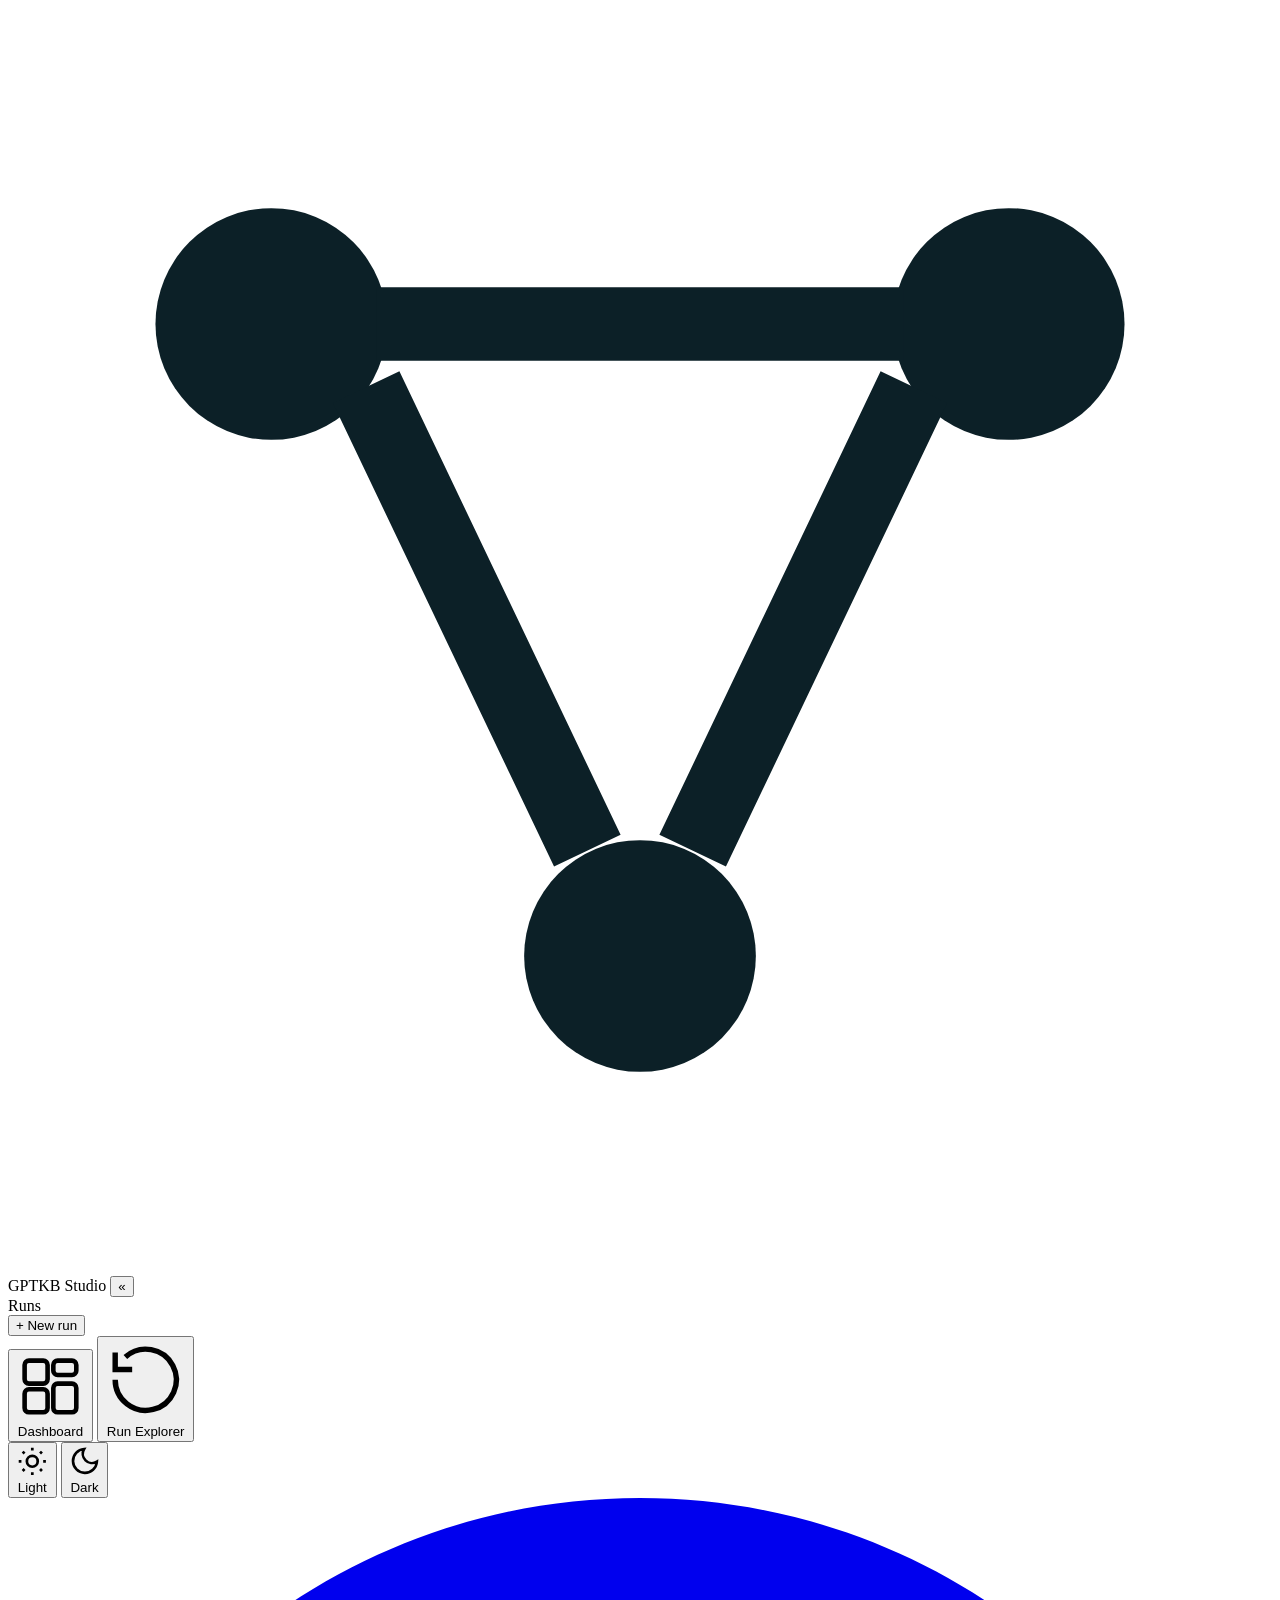
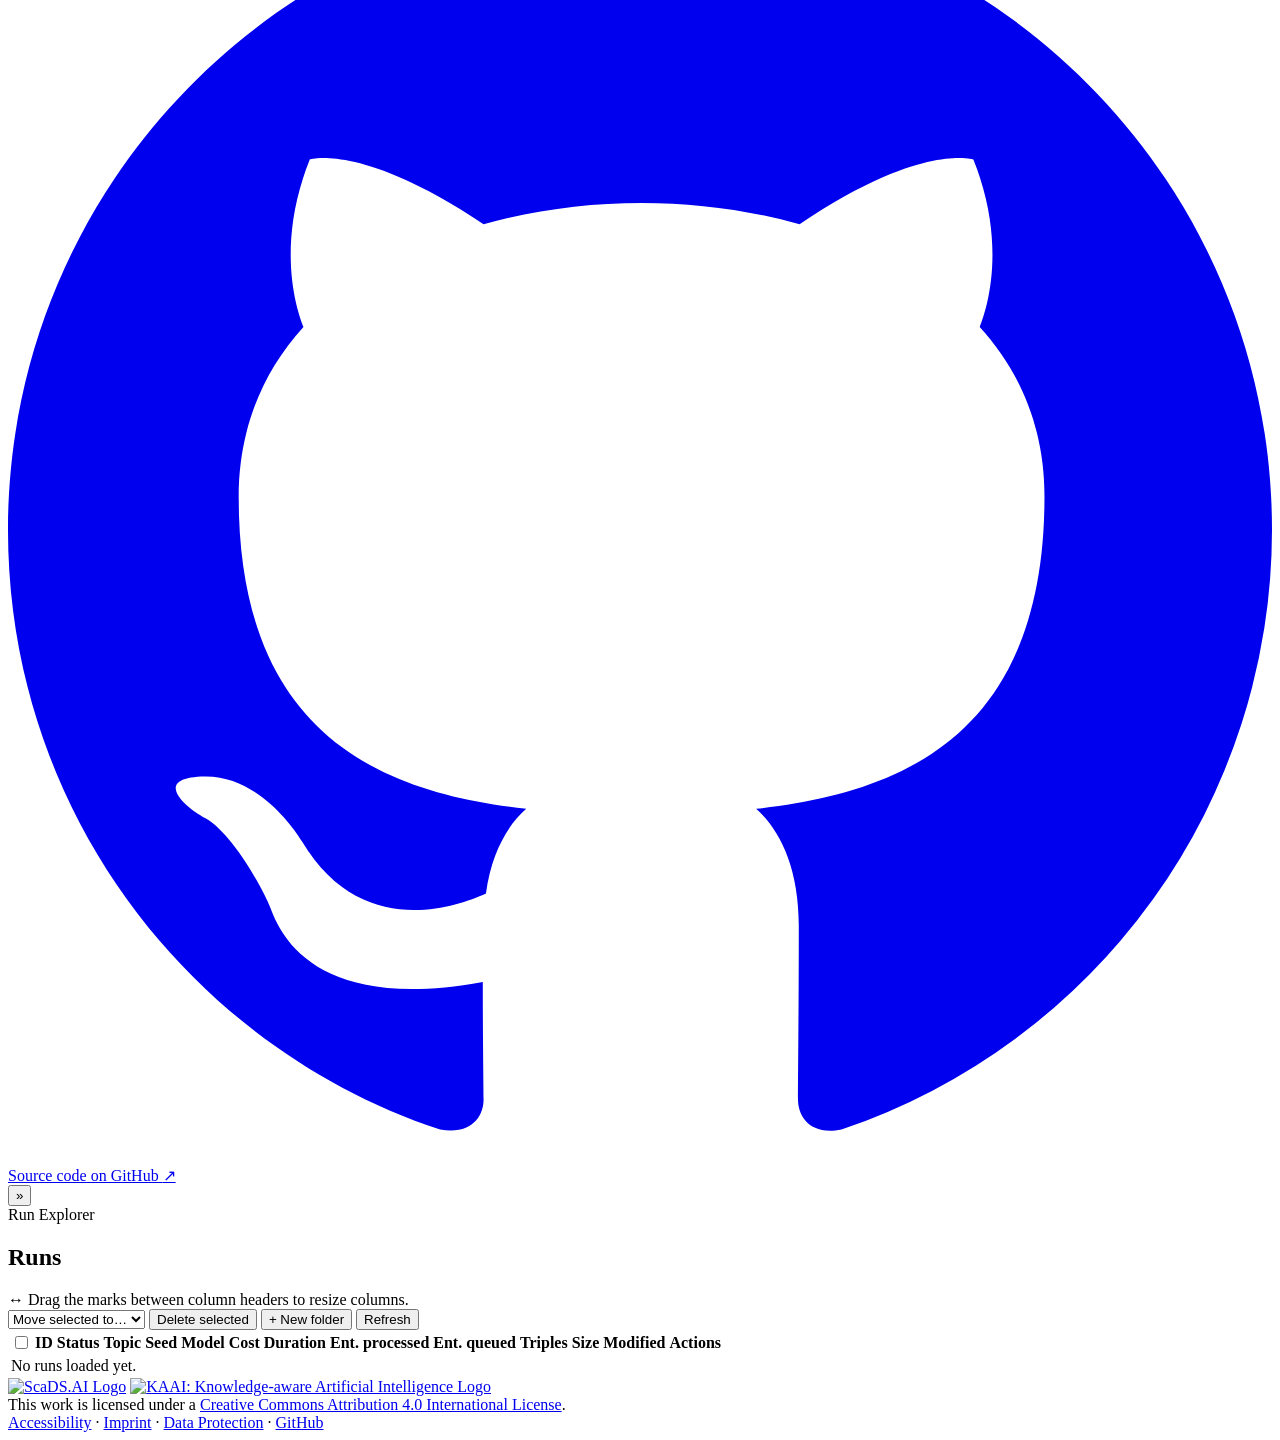
==== app/static/index.html @ faf340ea "Browser-tab icon: the GPTKB Studio mark, also in the reports" ====
<!doctype html>
<html lang="en">
  <head>
    <meta charset="utf-8" />
    <meta name="viewport" content="width=device-width, initial-scale=1" />
    <title>GPTKB Studio</title>
    <link rel="preconnect" href="https://fonts.googleapis.com" />
    <link rel="stylesheet" href="https://fonts.googleapis.com/css2?family=IBM+Plex+Mono:wght@400;500;600;700&family=IBM+Plex+Sans:wght@400;500;600;700&display=swap" />
    <link rel="icon" type="image/svg+xml" href="/static/favicon.svg" />
    <link rel="stylesheet" href="/static/styles.css" />
  </head>
  <body>
    <div class="app-shell">
      <aside class="rail">
        <div class="rail-brand">
          <span class="rail-brand-mark">
            <svg viewBox="0 0 24 24" fill="none" xmlns="http://www.w3.org/2000/svg">
              <circle cx="5" cy="6" r="2.2" fill="#0c2027" /><circle cx="19" cy="6" r="2.2" fill="#0c2027" />
              <circle cx="12" cy="18" r="2.2" fill="#0c2027" />
              <path d="M6.8 7.2L11 16M17.2 7.2L13 16M7 6H17" stroke="#0c2027" stroke-width="1.4" />
            </svg>
          </span>
          <span class="rail-brand-word">GPTKB Studio</span>
          <button type="button" id="rail-collapse" class="rail-collapse" title="Hide sidebar" aria-label="Hide sidebar">&laquo;</button>
        </div>

        <div class="rail-section-label">Runs</div>
        <div class="run-tabs" id="run-tabs"></div>
        <button type="button" id="add-tab-button" class="add-tab-button" title="New run tab">+ New run</button>

        <div class="rail-spacer"></div>
        <div class="rail-foot">
          <button type="button" class="tab-button active" data-view="dashboard-view">
            <svg viewBox="0 0 24 24" fill="none" stroke="currentColor" stroke-width="1.6"><rect x="3" y="3" width="8" height="8" rx="1.5"/><rect x="13" y="3" width="8" height="5" rx="1.5"/><rect x="13" y="11" width="8" height="10" rx="1.5"/><rect x="3" y="13" width="8" height="8" rx="1.5"/></svg>
            Dashboard
          </button>
          <button type="button" class="tab-button" data-view="runs-view">
            <svg viewBox="0 0 24 24" fill="none" stroke="currentColor" stroke-width="1.6"><path d="M3 12a9 9 0 1 0 3-6.7M3 4v5h5"/></svg>
            Run Explorer
          </button>
          <div class="theme-toggle" id="theme-toggle">
            <button type="button" class="opt" data-theme-choice="light">
              <svg viewBox="0 0 24 24" fill="none" stroke="currentColor" stroke-width="2"><circle cx="12" cy="12" r="4"/><path d="M12 2v2M12 20v2M4.9 4.9l1.4 1.4M17.7 17.7l1.4 1.4M2 12h2M20 12h2M4.9 19.1l1.4-1.4M17.7 6.3l1.4-1.4"/></svg>
              Light
            </button>
            <button type="button" class="opt" data-theme-choice="dark">
              <svg viewBox="0 0 24 24" fill="none" stroke="currentColor" stroke-width="2"><path d="M21 12.6A9 9 0 1 1 11.4 3a7 7 0 0 0 9.6 9.6Z"/></svg>
              Dark
            </button>
          </div>
          <a class="rail-github" href="https://github.com/Knowledge-aware-AI/GPTKB-Studio" target="_blank" rel="noopener noreferrer">
            <svg viewBox="0 0 16 16" fill="currentColor" aria-hidden="true"><path d="M8 0C3.58 0 0 3.58 0 8c0 3.54 2.29 6.53 5.47 7.59.4.07.55-.17.55-.38 0-.19-.01-.82-.01-1.49-2.01.37-2.53-.49-2.69-.94-.09-.23-.48-.94-.82-1.13-.28-.15-.68-.52-.01-.53.63-.01 1.08.58 1.23.82.72 1.21 1.87.87 2.33.66.07-.52.28-.87.51-1.07-1.78-.2-3.64-.89-3.64-3.95 0-.87.31-1.59.82-2.15-.08-.2-.36-1.02.08-2.12 0 0 .67-.21 2.2.82.64-.18 1.32-.27 2-.27.68 0 1.36.09 2 .27 1.53-1.04 2.2-.82 2.2-.82.44 1.1.16 1.92.08 2.12.51.56.82 1.27.82 2.15 0 3.07-1.87 3.75-3.65 3.95.29.25.54.73.54 1.48 0 1.07-.01 1.93-.01 2.2 0 .21.15.46.55.38A8.013 8.013 0 0 0 16 8c0-4.42-3.58-8-8-8Z"/></svg>
            Source code on GitHub <span aria-hidden="true">&#8599;</span>
          </a>
        </div>
        <div class="rail-resizer" id="rail-resizer" role="separator" aria-orientation="vertical" title="Drag to resize the sidebar"></div>
      </aside>
      <button type="button" id="rail-show" class="rail-show" title="Show sidebar" aria-label="Show sidebar">&raquo;</button>

      <div class="main">
        <div class="main-inner">
          <main id="dashboard-view" class="app-view active">
            <div id="run-tab-panes"></div>
          </main>

          <main id="runs-view" class="runs-view app-view">
            <section class="runs-panel">
              <div class="runs-header">
                <div>
                  <span class="eyebrow">Run Explorer</span>
                  <h2>Runs</h2>
                  <span class="runs-hint">&harr; Drag the marks between column headers to resize columns.</span>
                </div>
                <div class="runs-header-actions">
                  <select id="move-selected-runs" class="hidden">
                    <option value="" selected disabled>Move selected to&hellip;</option>
                    <option value="__none__">No folder</option>
                  </select>
                  <button type="button" id="delete-selected-runs" class="delete-run-button hidden">Delete selected</button>
                  <button type="button" id="new-folder-button">+ New folder</button>
                  <button type="button" id="refresh-runs">Refresh</button>
                </div>
              </div>
              <div class="runs-table-wrap">
                <table class="runs-table">
                  <thead>
                    <tr>
                      <th class="select-cell"><input type="checkbox" id="select-all-runs" title="Select all runs" /></th>
                      <th>ID</th>
                      <th>Status</th>
                      <th>Topic</th>
                      <th>Seed</th>
                      <th>Model</th>
                      <th>Cost</th>
                      <th>Duration</th>
                      <th>Ent. processed</th>
                      <th>Ent. queued</th>
                      <th>Triples</th>
                      <th>Size</th>
                      <th>Modified</th>
                      <th>Actions</th>
                    </tr>
                  </thead>
                  <tbody id="runs-body">
                    <tr><td colspan="14">No runs loaded yet.</td></tr>
                  </tbody>
                </table>
              </div>
            </section>
          </main>
        </div>
        <footer class="site-footer">
          <div class="site-footer-logos">
            <a href="https://scads.ai/" target="_blank" rel="noopener noreferrer"><img class="site-footer-logo" src="/static/scads.ai.png" alt="ScaDS.AI Logo" /></a>
            <a href="https://scads.ai/about-us/ai-professorships/kaai/" target="_blank" rel="noopener noreferrer"><img class="site-footer-logo" src="/static/kaai.png" alt="KAAI: Knowledge-aware Artificial Intelligence Logo" /></a>
          </div>
          <div>
            This work is licensed under a
            <a href="https://creativecommons.org/licenses/by/4.0/" target="_blank" rel="noopener noreferrer">Creative Commons Attribution 4.0 International License</a>.
          </div>
          <div>
            <a href="/accessibility/">Accessibility</a>
            <span aria-hidden="true">·</span>
            <a href="/imprint/">Imprint</a>
            <span aria-hidden="true">·</span>
            <a href="/privacy/">Data Protection</a>
        <span aria-hidden="true">·</span>
        <a href="https://github.com/Knowledge-aware-AI/GPTKB-Studio" target="_blank" rel="noopener noreferrer">GitHub</a>
          </div>
        </footer>
      </div>
    </div>

    <template id="run-tab-template">
      <div class="run-tab-pane">
        <div class="hero-strip">
          <div class="hero-title-block">
            <span class="eyebrow">Run Status</span>
            <div class="hero-title">
              <span class="status-dot" data-role="status-dot"></span>
              <h2 data-role="status-text" class="status-text">Idle</h2>
            </div>
            <a data-role="html-index-link" class="html-index-link hidden" href="#" target="_blank" rel="noreferrer">Open results ↗</a>
          </div>

          <div class="hero-metrics">
            <div class="hero-metric accent"><div data-role="elapsed-time" class="m-value">-</div><div class="m-label">Elapsed</div></div>
            <div class="hero-metric"><div data-role="processed" class="m-value">0</div><div class="m-label">Ent. processed</div></div>
            <div class="hero-metric"><div data-role="queued" class="m-value">0</div><div class="m-label">Ent. queued</div></div>
            <div class="hero-metric"><div data-role="triples" class="m-value">0</div><div class="m-label">Triples</div></div>
            <div class="hero-metric" title="Elicited triples whose objects, relations or classes are still being disambiguated. A run ends when this and the entity queue are both empty."><div data-role="pending" class="m-value">-</div><div class="m-label">Triples to disambiguate</div></div>
            <div class="hero-metric"><div data-role="failed-subjects" class="m-value">0</div><div class="m-label">Failed</div></div>
            <div class="hero-metric"><div data-role="literals" class="m-value">0</div><div class="m-label">Literals</div></div>
            <div class="hero-metric"><div data-role="live-cost" class="m-value">-</div><div class="m-label">Cost</div></div>
          </div>

          <div data-role="current-subject" class="current-subject">No active subject</div>

          <div class="hero-controls">
            <div class="hero-actions">
              <button type="button" data-role="start-button" class="start-button">Start</button>
              <button type="button" data-role="pause-button" class="pause-button" disabled>Pause</button>
              <button type="button" data-role="stop-button" class="stop-button" disabled>Stop</button>
            </div>
            <select data-role="folder-select" class="hero-folder" title="Folder for this run">
              <option value="">No folder</option>
              <option value="__new__">+ New folder&hellip;</option>
            </select>
            <input data-role="new-folder-name" class="hero-folder hidden" type="text" placeholder="New folder name" />
          </div>
        </div>

        <div class="workspace">
          <section class="config-col card">
            <form data-role="run-form">
              <h2 class="section-title">Model</h2>
              <label class="field">
                <span class="field-label">Endpoint</span>
                <select data-role="endpoint-select">
                  <option value="https://llm.scads.ai/v1" selected>ScaDS.AI (https://llm.scads.ai/v1)</option>
                  <option value="https://api.openai.com/v1">OpenAI (https://api.openai.com/v1)</option>
                  <option value="https://openrouter.ai/api/v1">OpenRouter (https://openrouter.ai/api/v1)</option>
                  <option value="custom">Custom</option>
                </select>
              </label>
              <label class="field hidden" data-role="llm-url-label">
                <span class="field-label">Custom LLM URL</span>
                <input data-role="llm-url" name="llm_url" value="https://llm.scads.ai/v1" required />
              </label>
              <label class="field">
                <span class="field-label">API key
                  <span class="info-tooltip" tabindex="0">
                    <span class="info-icon" aria-hidden="true">i</span>
                    <span class="info-tooltip-text">We don't store, log, or reuse your API key for anything beyond this run &mdash; it's sent straight to the endpoint you pick and never touches disk. Still not sure? Feel free to use a temporary or spend-limited key instead of your main one.</span>
                  </span>
                </span>
                <input name="api_key" type="password" placeholder="sk-..." />
              </label>
              <p class="field-note" data-role="scads-key-note">Leave this blank to use the project's shared ScaDS.AI key. Enter your own key to use your personal quota/billing instead. Runs on the shared key stop after 60 minutes unless you set a runtime limit or choose no time limit (Advanced &rsaquo; Stopping Criteria).</p>
              <label class="field">
                <span class="field-label">Model
                  <span class="info-tooltip" tabindex="0">
                    <span class="info-icon" aria-hidden="true">i</span>
                    <span class="info-tooltip-text">Does all three tasks of a run: stating the facts about each entity (elicitation), recognizing which objects of the facts are named entities (NER), and deciding which mentions refer to the same entity, relation or class (NED). Under Advanced, NER and NED can each use a different model.</span>
                  </span>
                </span>
                <select data-role="model-select" name="model" required>
                  <option value="">Enter an API key to load models</option>
                </select>
                <input data-role="model-input" class="hidden" placeholder="e.g. my-model-name" required />
              </label>
              <p class="reasoning-checking hidden" data-role="reasoning-checking">Checking the model's reasoning options&hellip;</p>
              <label class="field hidden" data-role="reasoning-toggle-field">
                <span class="field-label">Reasoning (elicitation)</span>
                <span class="switch-row">
                  <input type="checkbox" data-role="reasoning-toggle-input" />
                  <span data-role="reasoning-toggle-label">Enabled</span>
                </span>
              </label>
              <label class="field slider-row hidden" data-role="reasoning-effort-field">
                <span class="field-label">Reasoning effort (elicitation) <span class="value" data-role="reasoning-effort-label">Medium</span></span>
                <input data-role="reasoning-effort-slider" type="range" min="0" max="2" step="1" value="1" />
                <div class="scale-labels" data-role="reasoning-effort-scale"></div>
              </label>

              <h2 class="section-title">Knowledge Graph</h2>
              <label class="field">
                <span class="field-label">Topic</span>
                <input type="text" name="topic" value="the ancient city of Babylon" required />
              </label>
              <label class="field">
                <span class="field-label">Seed entity</span>
                <input type="text" name="seed_entity" value="Hammurabi" required />
              </label>
              <div class="field-row">
                <label class="field">
                  <span class="field-label">Language</span>
                  <select data-role="language-select" name="language">
                    <option value="en" selected>English</option>
                  </select>
                </label>
                <label class="field slider-row">
                  <span class="field-label">Desired triples <span class="value" data-role="triple-label">Medium</span></span>
                  <input data-role="facts-slider" name="facts_multiplier" type="range" min="0.5" max="2" step="0.5" value="1" />
                  <div class="scale-labels"><span>Few</span><span>Medium</span><span>Many</span></div>
                </label>
              </div>

              <h2 class="section-title">Elicitation Prompt</h2>
              <label class="field">
                <span class="field-label">Template</span>
                <select data-role="prompt-template-select">
                  <option value="">GPTKB</option>
                </select>
              </label>
              <label class="field">
                <span class="field-label">Prompt <span class="field-hint">editable</span></span>
                <textarea data-role="prompt-preview" name="prompt_template" rows="6"></textarea>
              </label>

              <details class="advanced">
                <summary>Advanced</summary>
                <div class="advanced-body">
                  <h2 class="section-title" style="margin-top:0">Performance</h2>
                  <div class="field-row">
                    <label class="field"><span class="field-label">Parallel requests</span><input name="nthreads" type="number" min="1" max="50" value="5" /></label>
                    <label class="field"><span class="field-label">Max requests/min</span><input name="max_requests_per_minute" type="number" min="1" placeholder="unlimited" /></label>
                  </div>

                  <h2 class="section-title">Models per task</h2>
                  <label class="field">
                    <span class="field-label">NER model
                      <span class="info-tooltip" tabindex="0">
                        <span class="info-icon" aria-hidden="true">i</span>
                        <span class="info-tooltip-text">Named entity recognition: decides, for each elicited triple, whether its object is a named entity or a literal.</span>
                      </span>
                    </span>
                    <select data-role="ner-model-select">
                      <option value="">Enter an API key to load models</option>
                    </select>
                    <input data-role="ner-model-custom" class="hidden" placeholder="model name on the custom endpoint" />
                  </label>
                  <label class="field">
                    <span class="field-label">NED model
                      <span class="info-tooltip" tabindex="0">
                        <span class="info-icon" aria-hidden="true">i</span>
                        <span class="info-tooltip-text">Named entity disambiguation: matches each named entity, relation and class against existing candidates, and writes descriptions for new ones.</span>
                      </span>
                    </span>
                    <select data-role="ned-model-select">
                      <option value="">Enter an API key to load models</option>
                    </select>
                    <input data-role="ned-model-custom" class="hidden" placeholder="model name on the custom endpoint" />
                  </label>

                  <h2 class="section-title">Disambiguation</h2>
                  <div class="field-row">
                    <label class="field"><span class="field-label">NED candidates
                      <span class="info-tooltip" tabindex="0">
                        <span class="info-icon" aria-hidden="true">i</span>
                        <span class="info-tooltip-text">How many existing entities the NED model is shown as possible matches for each mention (default 5). More candidates catch more merges but make each decision longer.</span>
                      </span>
                    </span><input name="ned_candidates" type="number" min="1" max="10" value="5" required /></label>
                  </div>
                  <label class="field slider-row">
                    <span class="field-label">Entity merging
                      <span class="info-tooltip" tabindex="0">
                        <span class="info-icon" aria-hidden="true">i</span>
                        <span class="info-tooltip-text">How readily different names are merged into one entity (e.g. &ldquo;MIT&rdquo; and &ldquo;Massachusetts Institute of Technology&rdquo;). On Standard, the NED model is shown the existing entities whose names are most similar to a new mention and decides whether one of them is the same entity. Moving the slider right, an existing entity is only shown if its name is at least this similar to the mention, so fewer but safer merges are made &mdash; at the cost of more duplicate entities. Entities with exactly the same name are always shown.</span>
                      </span>
                      <span class="value" data-role="merge-label">Standard</span>
                    </span>
                    <input data-role="merge-slider" type="range" min="0" max="7" step="1" value="0" />
                    <div class="scale-labels"><span>Standard</span><span>Cautious</span></div>
                  </label>

                  <h2 class="section-title">Schema</h2>
                  <div class="segments" role="radiogroup" aria-label="Schema mode">
                    <label><input type="radio" name="schema_mode" value="open" checked /> Open</label>
                    <label><input type="radio" name="schema_mode" value="example" /> Example-driven</label>
                    <label><input type="radio" name="schema_mode" value="fixed" /> Fixed ontology</label>
                  </div>
                  <div data-role="schema-details" class="schema-details hidden">
                    <textarea name="schema_text" rows="5" placeholder="Paste example triples or ontology guidance here"></textarea>
                    <input data-role="schema-file" type="file" />
                  </div>

                  <h2 class="section-title">Stopping Criteria</h2>
                  <label class="check-row"><input name="use_entities" type="checkbox" /> Entities <input name="max_entities" type="number" min="1" placeholder="300" /></label>
                  <label class="check-row"><input name="use_bfs" type="checkbox" /> BFS depth <input name="max_bfs_depth" type="number" min="0" placeholder="4" /></label>
                  <label class="check-row"><input name="use_cost" type="checkbox" /> Cost <div class="unit-input"><input name="max_cost" type="number" min="0" step="0.01" placeholder="10.00" /><span>$</span></div></label>
                  <label class="check-row"><input name="use_runtime" type="checkbox" /> Runtime <div class="unit-input"><input name="max_runtime_seconds" type="number" min="1" placeholder="3600" /><span>s</span></div></label>
                  <div class="field-note free-key-runtime hidden" data-role="free-key-runtime">
                    This run uses the shared free ScaDS.AI key, so it stops after 60 minutes unless you set a runtime limit above or choose no time limit.
                    <label class="note-check"><input name="no_time_limit" type="checkbox" /> No time limit</label>
                  </div>
                </div>
              </details>
            </form>
          </section>

          <div class="pane-splitter" data-role="pane-splitter" role="separator" aria-orientation="vertical" title="Drag to resize"></div>

          <section class="log-col card">
            <div class="log-toolbar">
              <h3>Log</h3>
              <select data-role="log-filter" aria-label="Log filter">
                <option value="all">All</option>
                <option value="warning">Warnings</option>
                <option value="error">Errors</option>
              </select>
            </div>
            <pre data-role="log-output" class="log-output"></pre>
          </section>
        </div>
      </div>
    </template>

    <script src="/static/app.js"></script>
  </body>
</html>
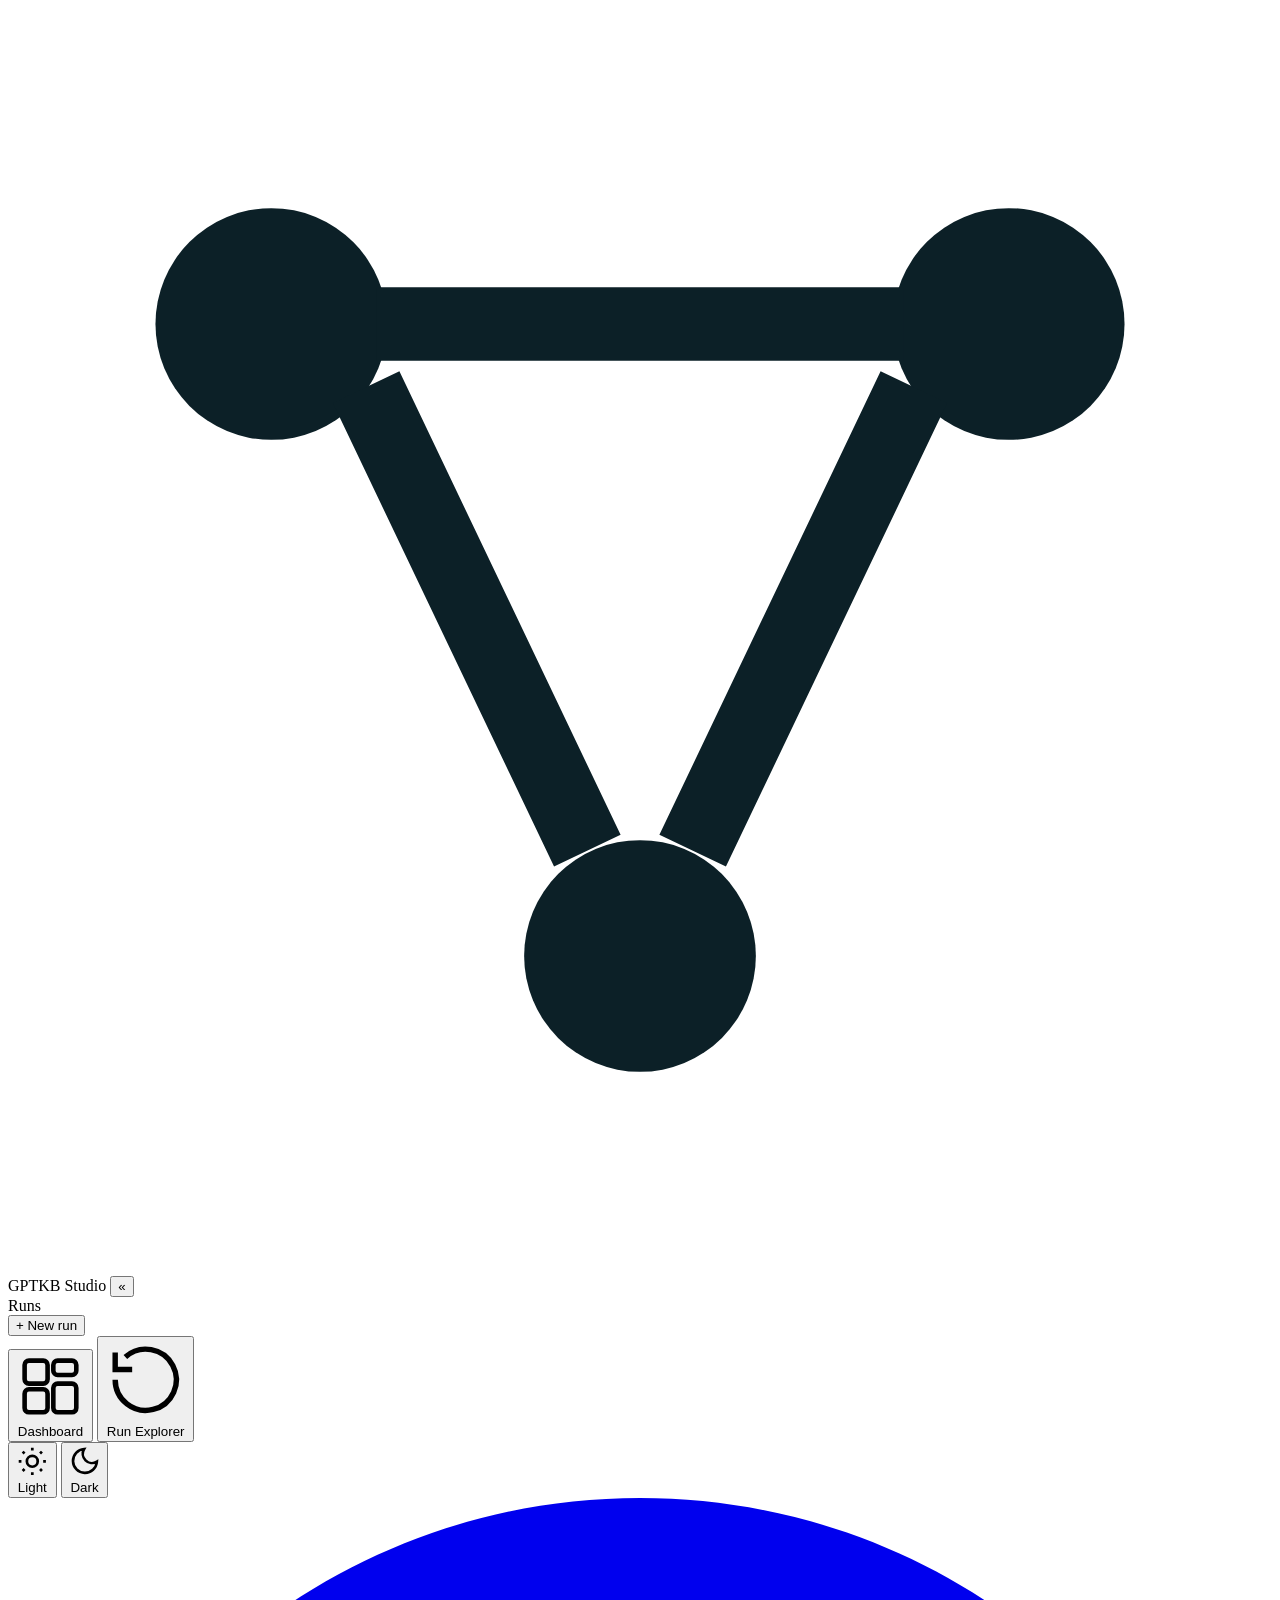
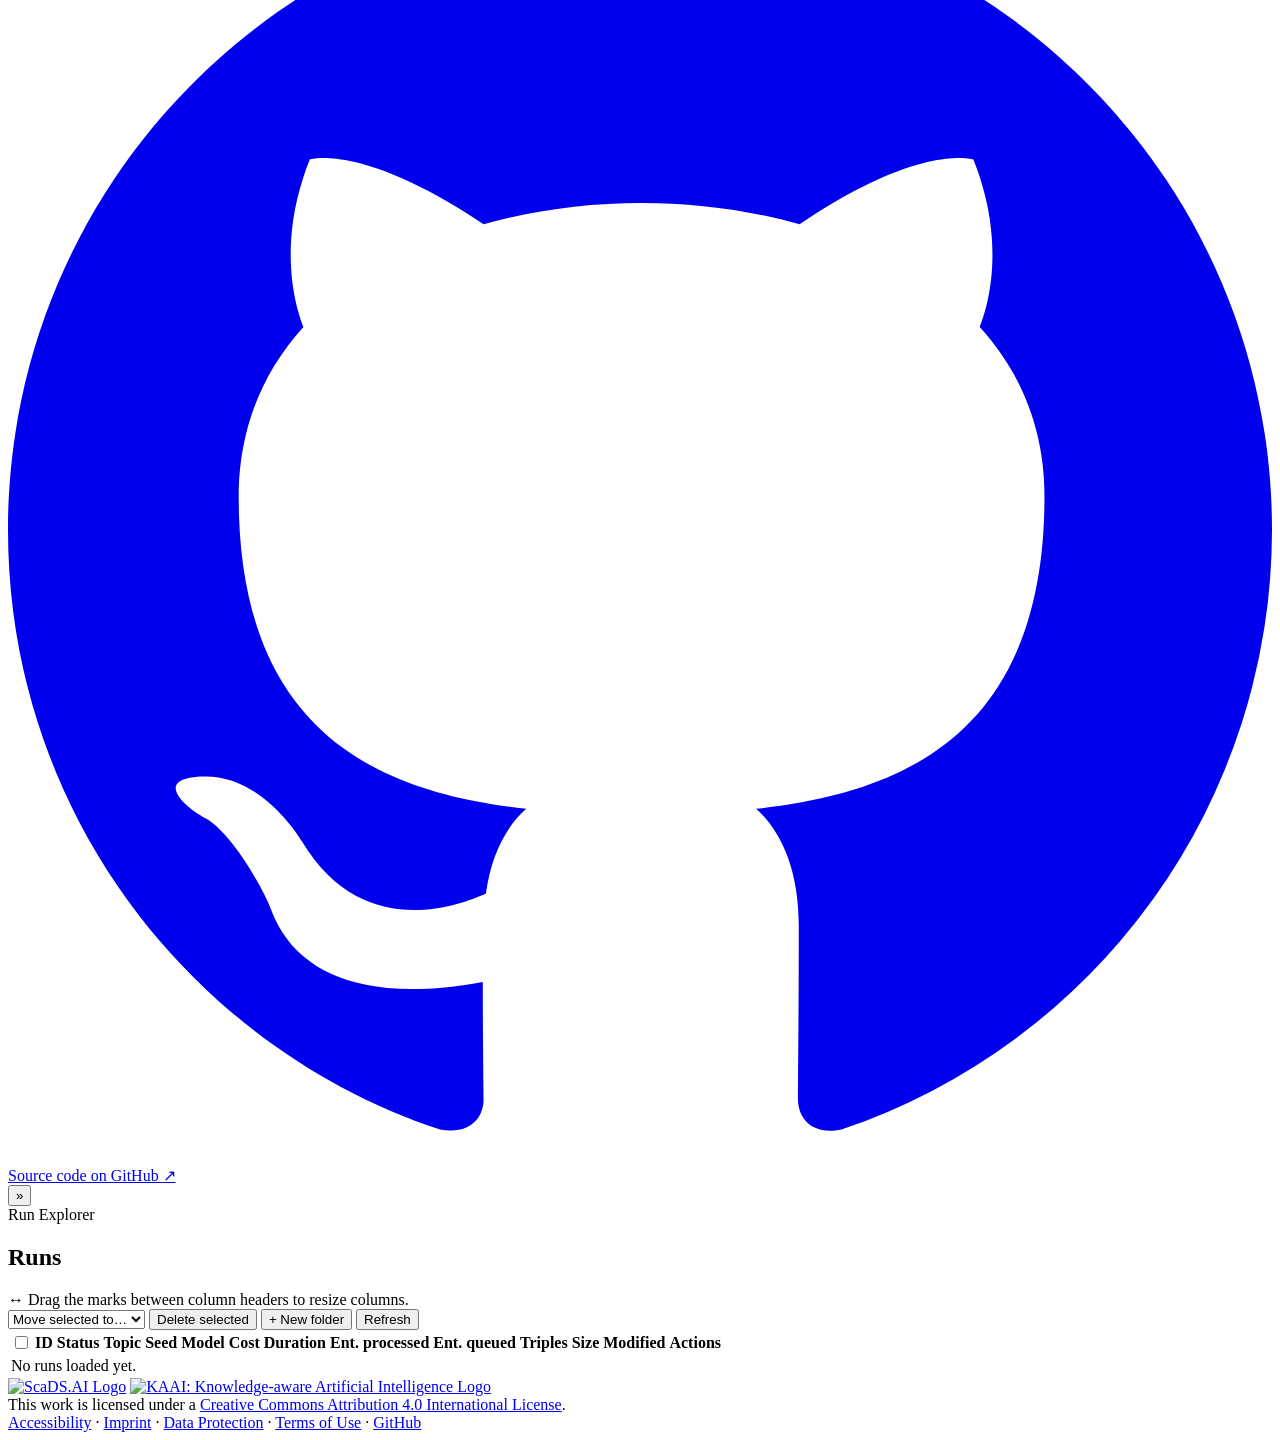
==== commit e1a7ef18: "Terms of use, legal links on report pages, API keys removed from run logs and failure records, impri" ====
--- a/app/static/index.html
+++ b/app/static/index.html
@@ -23,6 +23,7 @@
           <span class="rail-brand-word">GPTKB Studio</span>
           <button type="button" id="rail-collapse" class="rail-collapse" title="Hide sidebar" aria-label="Hide sidebar">&laquo;</button>
         </div>
+        <div class="site-label hidden" id="site-label"></div>
 
         <div class="rail-section-label">Runs</div>
         <div class="run-tabs" id="run-tabs"></div>
@@ -124,6 +125,8 @@
             <a href="/imprint/">Imprint</a>
             <span aria-hidden="true">·</span>
             <a href="/privacy/">Data Protection</a>
+            <span aria-hidden="true">·</span>
+            <a href="/terms/">Terms of Use</a>
         <span aria-hidden="true">·</span>
         <a href="https://github.com/Knowledge-aware-AI/GPTKB-Studio" target="_blank" rel="noopener noreferrer">GitHub</a>
           </div>
@@ -167,6 +170,8 @@
               <option value="__new__">+ New folder&hellip;</option>
             </select>
             <input data-role="new-folder-name" class="hero-folder hidden" type="text" placeholder="New folder name" />
+            <p class="hero-note">Runs and their inputs are public. Do not enter personal or confidential data.
+              <a href="/terms/" target="_blank" rel="noopener">Terms of Use</a></p>
           </div>
         </div>
 
@@ -196,7 +201,7 @@
                 </span>
                 <input name="api_key" type="password" placeholder="sk-..." />
               </label>
-              <p class="field-note" data-role="scads-key-note">Leave this blank to use the project's shared ScaDS.AI key. Enter your own key to use your personal quota/billing instead. Runs on the shared key stop after 60 minutes unless you set a runtime limit or choose no time limit (Advanced &rsaquo; Stopping Criteria).</p>
+              <p class="field-note" data-role="scads-key-note">Leave this blank to use the project's shared ScaDS.AI key. Enter your own key to use your personal quota/billing instead.<span data-role="shared-key-limit-note"></span></p>
               <label class="field">
                 <span class="field-label">Model
                   <span class="info-tooltip" tabindex="0">
@@ -330,10 +335,7 @@
                   <label class="check-row"><input name="use_bfs" type="checkbox" /> BFS depth <input name="max_bfs_depth" type="number" min="0" placeholder="4" /></label>
                   <label class="check-row"><input name="use_cost" type="checkbox" /> Cost <div class="unit-input"><input name="max_cost" type="number" min="0" step="0.01" placeholder="10.00" /><span>$</span></div></label>
                   <label class="check-row"><input name="use_runtime" type="checkbox" /> Runtime <div class="unit-input"><input name="max_runtime_seconds" type="number" min="1" placeholder="3600" /><span>s</span></div></label>
-                  <div class="field-note free-key-runtime hidden" data-role="free-key-runtime">
-                    This run uses the shared free ScaDS.AI key, so it stops after 60 minutes unless you set a runtime limit above or choose no time limit.
-                    <label class="note-check"><input name="no_time_limit" type="checkbox" /> No time limit</label>
-                  </div>
+                  <div class="field-note free-key-runtime hidden" data-role="free-key-runtime"></div>
                 </div>
               </details>
             </form>
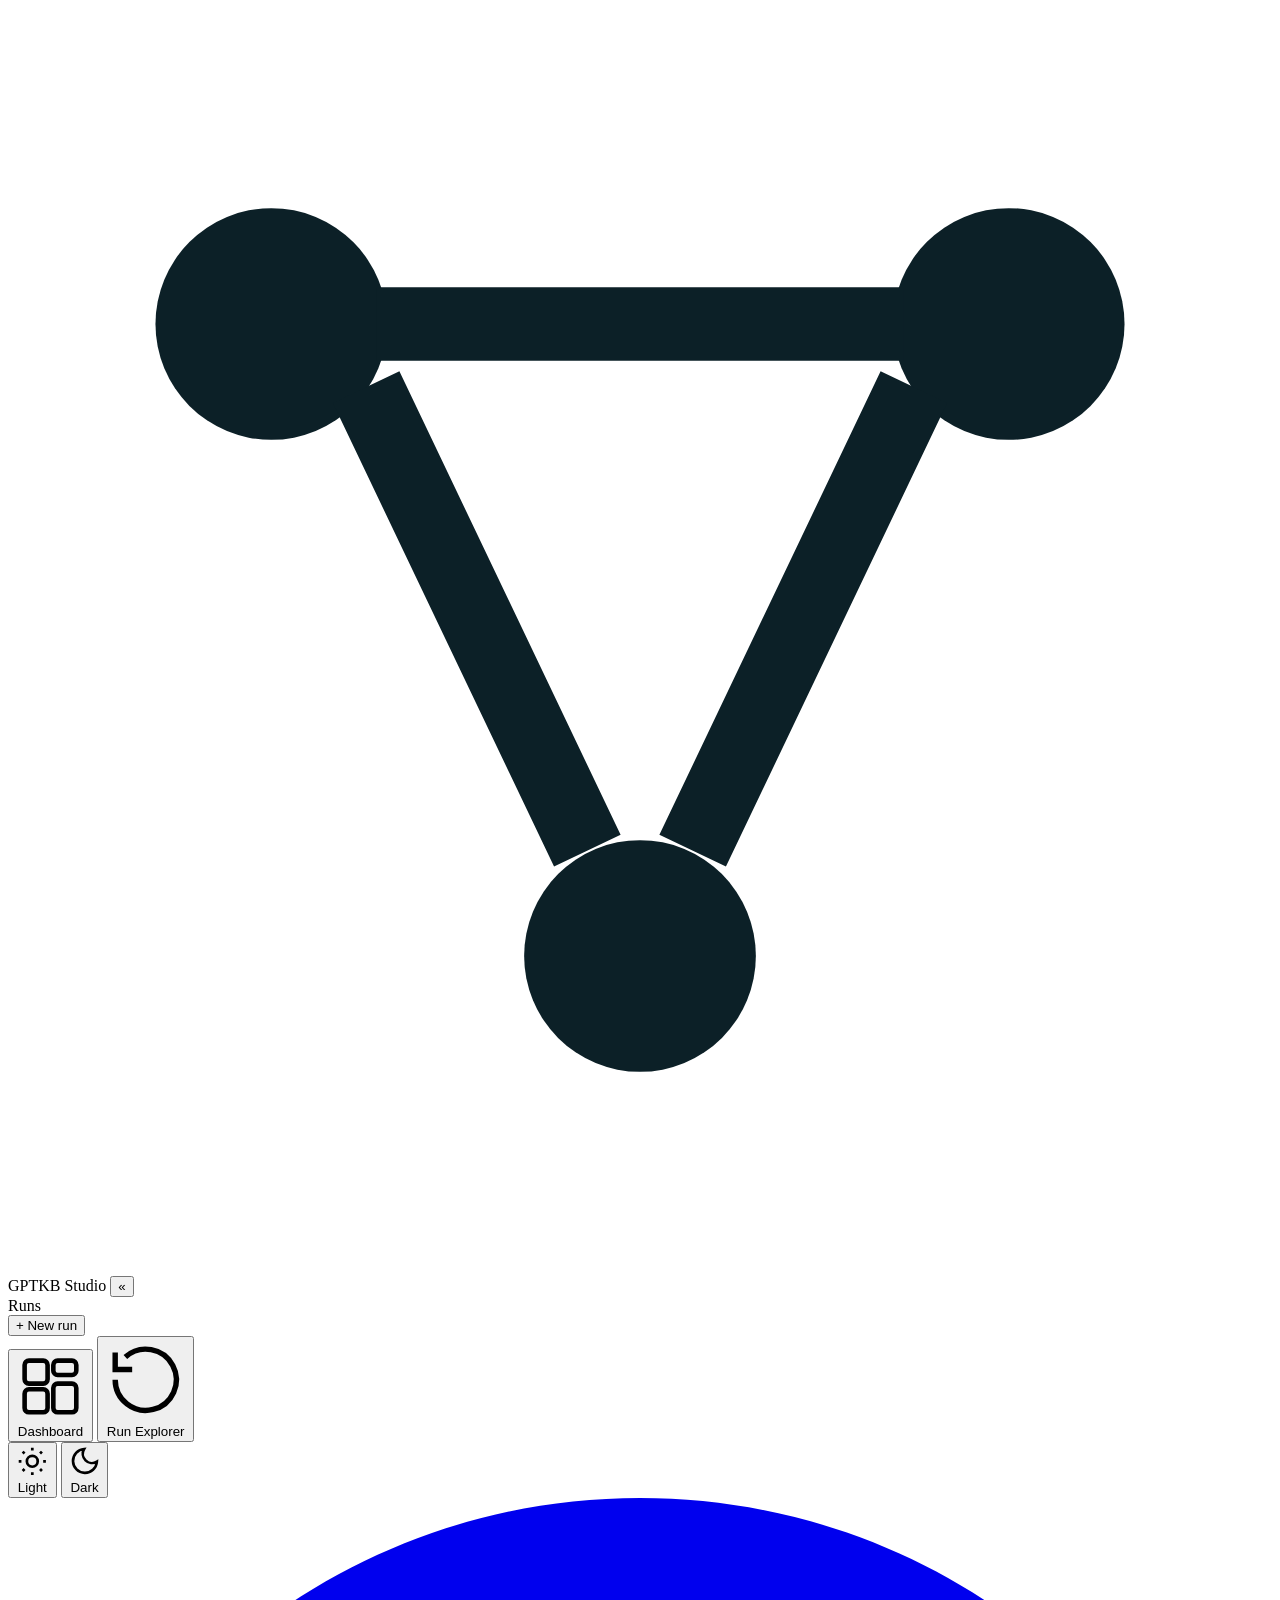
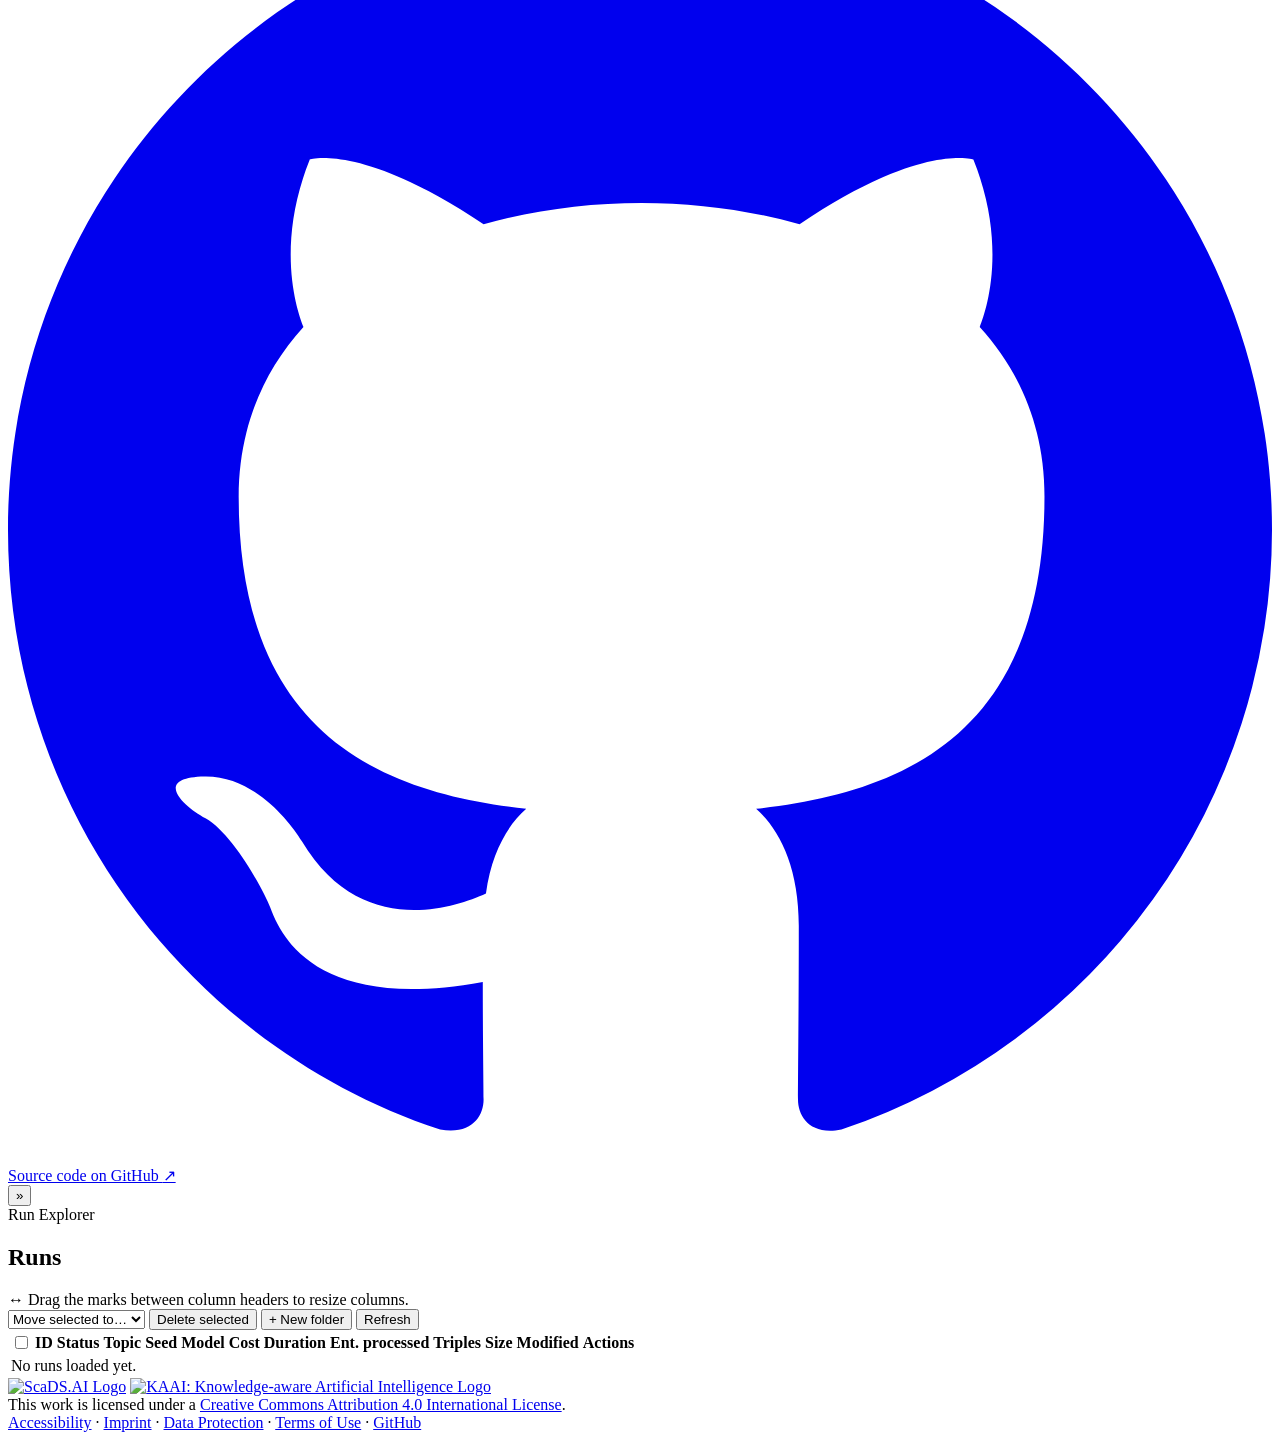
==== commit 24426b0f: "Run Explorer: no Ent. queued column" ====
--- a/app/static/index.html
+++ b/app/static/index.html
@@ -95,7 +95,6 @@
                       <th>Cost</th>
                       <th>Duration</th>
                       <th>Ent. processed</th>
-                      <th>Ent. queued</th>
                       <th>Triples</th>
                       <th>Size</th>
                       <th>Modified</th>
@@ -103,7 +102,7 @@
                     </tr>
                   </thead>
                   <tbody id="runs-body">
-                    <tr><td colspan="14">No runs loaded yet.</td></tr>
+                    <tr><td colspan="13">No runs loaded yet.</td></tr>
                   </tbody>
                 </table>
               </div>
@@ -143,15 +142,14 @@
               <span class="status-dot" data-role="status-dot"></span>
               <h2 data-role="status-text" class="status-text">Idle</h2>
             </div>
-            <a data-role="html-index-link" class="html-index-link hidden" href="#" target="_blank" rel="noreferrer">Open results ↗</a>
+            <a data-role="html-index-link" class="html-index-link disabled" href="#" target="_blank" rel="noreferrer" title="Start or watch a run to open its results" aria-disabled="true">Open results ↗</a>
           </div>
 
           <div class="hero-metrics">
             <div class="hero-metric accent"><div data-role="elapsed-time" class="m-value">-</div><div class="m-label">Elapsed</div></div>
             <div class="hero-metric"><div data-role="processed" class="m-value">0</div><div class="m-label">Ent. processed</div></div>
-            <div class="hero-metric"><div data-role="queued" class="m-value">0</div><div class="m-label">Ent. queued</div></div>
             <div class="hero-metric"><div data-role="triples" class="m-value">0</div><div class="m-label">Triples</div></div>
-            <div class="hero-metric" title="Elicited triples whose objects, relations or classes are still being disambiguated. A run ends when this and the entity queue are both empty."><div data-role="pending" class="m-value">-</div><div class="m-label">Triples to disambiguate</div></div>
+            <div class="hero-metric" title="Elicited triples whose objects, relations or classes are still being disambiguated. A run ends when these are done and no entity is left to explore."><div data-role="pending" class="m-value">-</div><div class="m-label">Objects to process</div></div>
             <div class="hero-metric"><div data-role="failed-subjects" class="m-value">0</div><div class="m-label">Failed</div></div>
             <div class="hero-metric"><div data-role="literals" class="m-value">0</div><div class="m-label">Literals</div></div>
             <div class="hero-metric"><div data-role="live-cost" class="m-value">-</div><div class="m-label">Cost</div></div>
